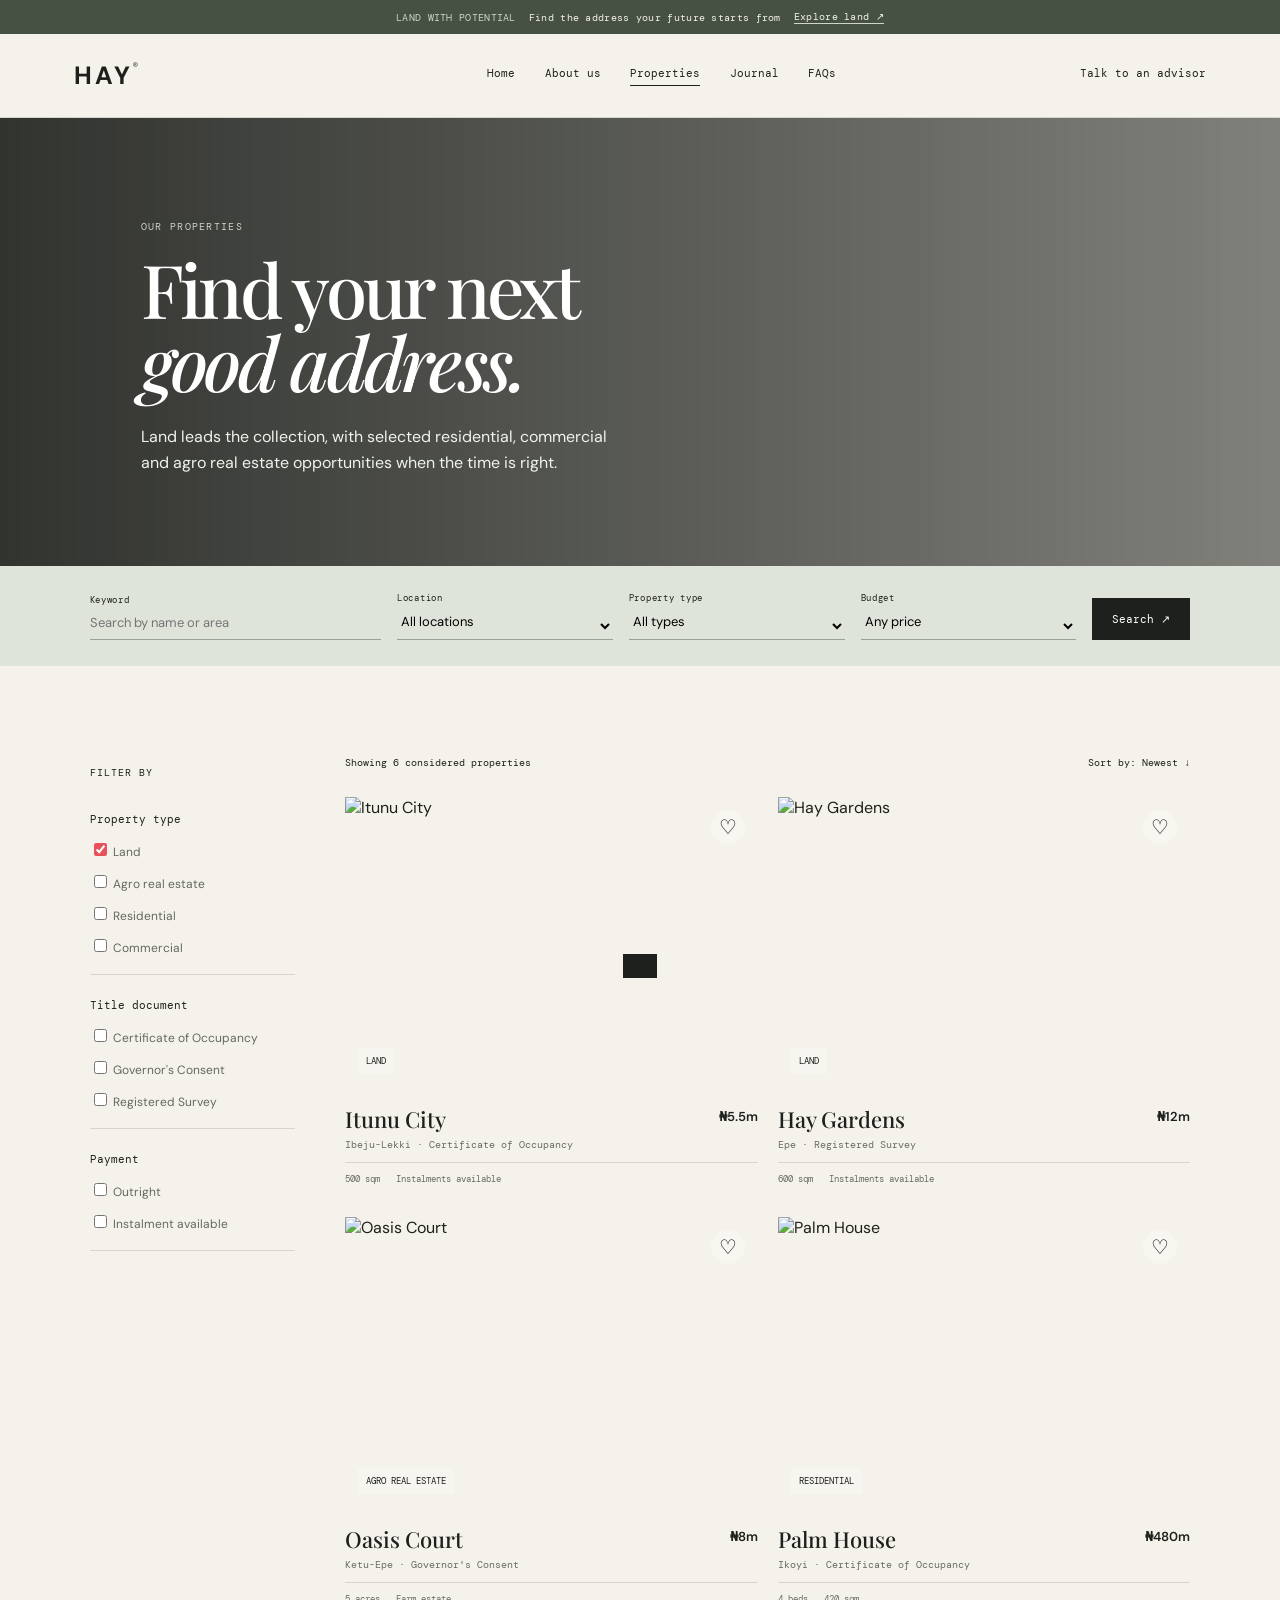
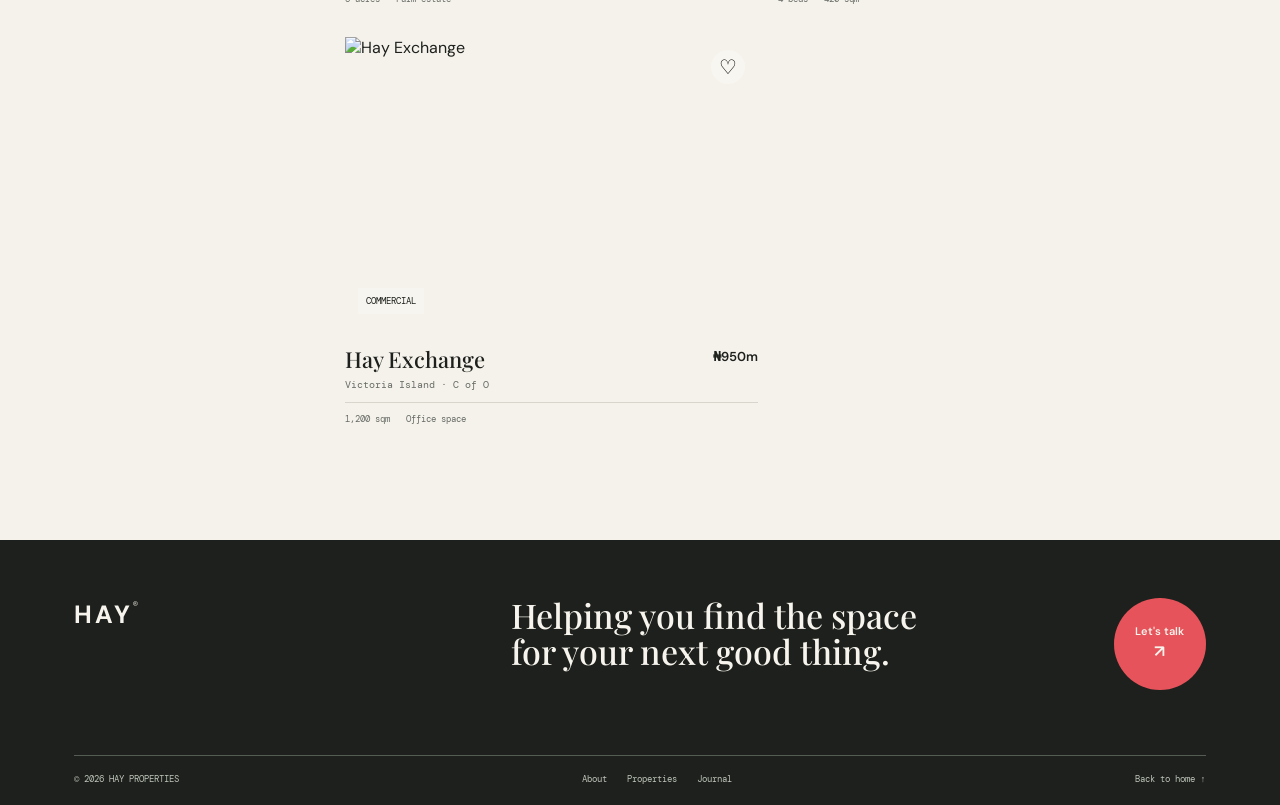
==== outputs/properties.html @ 1614c643 "Add files via upload first commit for hay-properties" ====
<!doctype html><html lang="en"><head><meta charset="utf-8"><meta name="viewport" content="width=device-width,initial-scale=1"><title>Properties — Hay Properties</title><link rel="preconnect" href="https://fonts.googleapis.com"><link rel="preconnect" href="https://fonts.gstatic.com" crossorigin><link href="https://fonts.googleapis.com/css2?family=DM+Mono&family=DM+Sans:wght@400;500;600;700&family=Playfair+Display:ital,wght@0,500;0,600;1,500&display=swap" rel="stylesheet"><link rel="stylesheet" href="styles.css"></head><body><div class="announcement"><span>LAND WITH POTENTIAL</span> Find the address your future starts from <a href="properties.html">Explore land ↗</a></div><header class="site-header"><a class="brand" href="index.html">HAY<sup>®</sup></a><nav class="nav"><a href="index.html">Home</a><a href="about.html">About us</a><a class="active" href="properties.html">Properties</a><a href="journal.html">Journal</a></nav><a class="header-action" href="contact.html">Talk to an advisor</a><button class="mobile-toggle">☰</button></header><main><section class="page-hero"><p class="eyebrow">OUR PROPERTIES</p><h1 class="serif">Find your next<br><em>good address.</em></h1><p>Land leads the collection, with selected residential, commercial and agro real estate opportunities when the time is right.</p></section><form class="searchbar"><label>Keyword<input placeholder="Search by name or area"></label><label>Location<select><option>All locations</option><option>Ibeju-Lekki</option><option>Epe</option><option>Ikoyi</option></select></label><label>Property type<select><option>All types</option><option>Land</option><option>Residential</option><option>Commercial</option><option>Agro real estate</option></select></label><label>Budget<select><option>Any price</option><option>Under ₦10m</option><option>₦10m – ₦30m</option><option>₦30m+</option></select></label><button class="button">Search ↗</button></form><section class="listing-layout"><aside class="filters"><p>FILTER BY</p><div class="filter"><strong>Property type</strong><label><input checked type="checkbox"> Land</label><label><input type="checkbox"> Residential</label><label><input type="checkbox"> Commercial</label><label><input type="checkbox"> Agro real estate</label></div><div class="filter"><strong>Title document</strong><label><input type="checkbox"> Certificate of Occupancy</label><label><input type="checkbox"> Governor's Consent</label><label><input type="checkbox"> Registered Survey</label></div><div class="filter"><strong>Payment</strong><label><input type="checkbox"> Outright</label><label><input type="checkbox"> Instalment available</label></div></aside><div><div class="listing-top"><span>Showing 6 considered properties</span><span>Sort by: Newest ↓</span></div><div class="listing-grid"><article class="property-card"><div class="property-image"><img src="https://images.unsplash.com/photo-1444723121867-7a241cacace9?auto=format&fit=crop&w=1000&q=85" alt="Itunu City"><button class="save">♡</button><span class="tag">LAND</span></div><div class="property-info"><div><h3>Itunu City</h3><p>Ibeju-Lekki · Certificate of Occupancy</p></div><p class="price">₦5.5m</p></div><div class="property-meta"><span>500 sqm</span><span>Instalments available</span></div></article><article class="property-card"><div class="property-image"><img src="https://images.unsplash.com/photo-1494526585095-c41746248156?auto=format&fit=crop&w=1000&q=85" alt="Hay Gardens"><button class="save">♡</button><span class="tag">LAND</span></div><div class="property-info"><div><h3>Hay Gardens</h3><p>Epe · Registered Survey</p></div><p class="price">₦12m</p></div><div class="property-meta"><span>600 sqm</span><span>Instalments available</span></div></article><article class="property-card"><div class="property-image"><img src="https://images.unsplash.com/photo-1500534623283-312aade485b7?auto=format&fit=crop&w=1000&q=85" alt="Oasis Court"><button class="save">♡</button><span class="tag">AGRO REAL ESTATE</span></div><div class="property-info"><div><h3>Oasis Court</h3><p>Ketu-Epe · Governor's Consent</p></div><p class="price">₦8m</p></div><div class="property-meta"><span>5 acres</span><span>Farm estate</span></div></article><article class="property-card"><div class="property-image"><img src="https://images.unsplash.com/photo-1600585154340-be6161a56a0c?auto=format&fit=crop&w=1000&q=85" alt="Palm House"><button class="save">♡</button><span class="tag">RESIDENTIAL</span></div><div class="property-info"><div><h3>Palm House</h3><p>Ikoyi · Certificate of Occupancy</p></div><p class="price">₦480m</p></div><div class="property-meta"><span>4 beds</span><span>420 sqm</span></div></article><article class="property-card"><div class="property-image"><img src="https://images.unsplash.com/photo-1497366754035-f200968a6e72?auto=format&fit=crop&w=1000&q=85" alt="Hay Exchange"><button class="save">♡</button><span class="tag">COMMERCIAL</span></div><div class="property-info"><div><h3>Hay Exchange</h3><p>Victoria Island · C of O</p></div><p class="price">₦950m</p></div><div class="property-meta"><span>1,200 sqm</span><span>Office space</span></div></article></div></div></section><section class="faq"><div class="faq-title"><p class="eyebrow">QUESTIONS, ANSWERED</p><h2 class="serif">Land ownership,<br><em>made simpler.</em></h2></div><div><details open><summary>How do I know the land is genuine?</summary><p>Every Hay property is subject to due diligence. We share title documents and explain verification clearly before you commit.</p></details><details><summary>Can I pay in instalments?</summary><p>Many land offers include flexible payment plans. Your advisor will talk you through the available options.</p></details><details><summary>What property types do you offer?</summary><p>We offer land, residential homes, commercial property and agro real estate opportunities.</p></details></div></section></main><footer><div class="footer-top"><a class="brand" href="index.html">HAY<sup>®</sup></a><h2>Helping you find the space<br>for your next good thing.</h2><a class="round-link" href="contact.html">Let's talk <span>↗</span></a></div><div class="footer-bottom"><span>© 2026 HAY PROPERTIES</span><div><a href="about.html">About</a><a href="properties.html">Properties</a><a href="journal.html">Journal</a></div><a href="index.html">Back to home ↑</a></div></footer><script src="app.js"></script></body></html>
---- outputs/styles.css ----
:root{--ink:#1d201c;--cream:#f5f2eb;--paper:#fffdf9;--sage:#b9c4b4;--pale:#dfe4db;--accent:#e7535a;--line:#d8d5cd;--mono:'DM Mono',monospace}*{box-sizing:border-box}html{scroll-behavior:smooth}body{margin:0;background:var(--cream);color:var(--ink);font-family:'DM Sans',sans-serif}a{color:inherit;text-decoration:none}img{display:block;width:100%;object-fit:cover}.announcement{height:34px;background:#475143;color:#f5f2eb;display:flex;justify-content:center;gap:13px;align-items:center;font:10px var(--mono);letter-spacing:.03em}.announcement span{color:#ced5ca}.announcement a{border-bottom:1px solid #ced5ca}.site-header{height:84px;padding:0 clamp(24px,5.8vw,100px);display:flex;justify-content:space-between;align-items:center;border-bottom:1px solid var(--line);position:relative;z-index:10}.brand{font-size:25px;font-weight:700;letter-spacing:.12em}.brand sup{font:8px var(--mono);vertical-align:top}.nav{display:flex;gap:clamp(19px,2.3vw,35px);margin-left:8vw;font:11px var(--mono)}.nav a,.header-action{padding-bottom:5px;border-bottom:1px solid transparent}.nav a.active,.nav a:hover,.header-action:hover{border-color:var(--ink)}.header-action{font:11px var(--mono)}.mobile-toggle{display:none;border:0;background:transparent;font-size:20px}.eyebrow{font:10px var(--mono);letter-spacing:.13em;color:#606760;margin:0 0 20px}.serif{font-family:'Playfair Display',serif;font-weight:500;letter-spacing:-.05em}.serif em{font-weight:500}.button{display:inline-flex;align-items:center;justify-content:center;gap:10px;border:0;background:var(--ink);color:#fff;padding:14px 20px;font:11px var(--mono);cursor:pointer;transition:transform .22s,background .22s}.button:hover{transform:translateY(-3px);background:var(--accent)}.round-link{height:92px;width:92px;border-radius:50%;background:var(--accent);display:flex;flex-direction:column;align-items:center;justify-content:center;text-align:center;font-size:11px;font-weight:600;line-height:1.4;transition:transform .3s,box-shadow .3s}.round-link:hover{transform:rotate(-7deg) scale(1.04);box-shadow:0 10px 24px #1d201c2b}.round-link span{font-size:17px}.hero{min-height:590px;padding:clamp(55px,7vw,100px) clamp(24px,5.8vw,100px) 65px;display:grid;grid-template-columns:minmax(0,48%) minmax(0,52%);position:relative}.hero-copy{padding:28px clamp(20px,3vw,55px) 0 clamp(0px,2.5vw,42px);display:flex;flex-direction:column;align-items:flex-start}.hero h1,.page-hero h1{font-size:clamp(51px,5.8vw,85px);line-height:.98;margin:0}.hero-copy>p:not(.eyebrow){font-size:16px;line-height:1.65;color:#565b55;max-width:355px;height:80px;margin:28px 0 30px}.hero-copy .round-link{margin-top:auto;flex:0 0 auto}.hero-image{height:495px;overflow:hidden;position:relative}.hero-image img{height:100%;transition:opacity .42s,transform .75s}.caption{position:absolute;left:15px;bottom:15px;background:#faf8f3;padding:9px 11px;font:10px var(--mono)}.hero-index{position:absolute;bottom:27px;left:clamp(24px,5.8vw,100px);display:flex;align-items:center;gap:9px;font:10px var(--mono)}.hero-index i{width:67px;border-top:1px solid}.finder{margin:0 clamp(24px,5.8vw,100px);padding:24px 26px;background:var(--pale);display:grid;grid-template-columns:235px minmax(0,1fr);gap:clamp(20px,4vw,65px);align-items:center}.finder-intro{display:flex;align-items:center;gap:13px}.finder-intro>b{font-size:21px}.finder-intro p{font:9px var(--mono);letter-spacing:.08em;margin:0 0 4px}.finder-intro strong{font:20px 'Playfair Display';font-weight:500}.finder-fields,.searchbar{display:grid;grid-template-columns:repeat(3,minmax(0,1fr)) 104px;gap:16px;align-items:end}.finder-fields label,.searchbar label{font:9px var(--mono);letter-spacing:.08em}.finder-fields select,.finder-fields input,.searchbar select,.searchbar input{display:block;width:100%;margin-top:8px;padding:0 0 8px;border:0;border-bottom:1px solid #99a297;background:transparent;outline:0;font:13px 'DM Sans'}.section{padding:clamp(76px,9vw,135px) clamp(24px,5.8vw,100px)}.section-head{display:flex;justify-content:space-between;align-items:end;gap:20px;margin-bottom:45px}.section-head h2,.copy h2,.faq-title h2{font-size:clamp(41px,4.2vw,62px);line-height:1;margin:0}.text-link{border-bottom:1px solid var(--ink);font:11px var(--mono);padding-bottom:7px;white-space:nowrap}.text-link b{font-size:16px;margin-left:13px}.cards{display:grid;grid-template-columns:repeat(3,minmax(0,1fr));gap:21px}.property-card,.journal-card,.team-card{min-width:0;transition:transform .25s}.property-card:hover,.journal-card:hover,.team-card:hover{transform:translateY(-6px)}.property-image{height:340px;position:relative;overflow:hidden}.property-image img{height:100%;transition:transform .65s}.property-card:hover img{transform:scale(1.05)}.tag{position:absolute;left:13px;bottom:13px;background:#f7f5f0;padding:7px 8px;font:9px var(--mono)}.save{position:absolute;right:13px;top:13px;border:0;border-radius:50%;background:#f8f6f0;width:34px;height:34px;font-size:20px;cursor:pointer;transition:.2s}.save.saved{background:var(--accent);color:#fff}.property-info{padding:17px 0 11px;display:flex;justify-content:space-between;gap:10px}.property-info h3{font:22px 'Playfair Display';font-weight:500;margin:0}.property-info p{font:10px var(--mono);color:#686c66;margin:4px 0 0}.property-info .price{font:600 13px 'DM Sans';white-space:nowrap;color:var(--ink)}.property-meta{border-top:1px solid var(--line);padding-top:10px;display:flex;flex-wrap:wrap;gap:9px 16px;font:9px var(--mono);color:#666b65}.story{display:grid;grid-template-columns:minmax(0,48%) minmax(0,40%);gap:12%;align-items:center;padding:clamp(58px,6vw,85px) clamp(24px,11vw,170px);background:var(--sage)}.story-image{height:525px;overflow:hidden}.story-image img{height:100%}.copy>p:not(.eyebrow){line-height:1.7;max-width:380px;margin:26px 0}.stat-row{display:flex;gap:43px;margin-top:54px}.stat-row strong{display:block;font:39px 'Playfair Display'}.stat-row strong span{color:var(--accent)}.stat-row small{font:9px var(--mono);line-height:1.4;display:block;width:80px}.neighbour-grid{display:grid;grid-template-columns:1.3fr 1fr 1fr;gap:17px}.neighbour{height:350px;position:relative;color:#fff;overflow:hidden}.neighbour:after{content:'';position:absolute;inset:0;background:linear-gradient(transparent 40%,rgba(0,0,0,.6))}.neighbour img{height:100%;transition:transform .6s}.neighbour:hover img{transform:scale(1.05)}.neighbour div{position:absolute;z-index:1;bottom:19px;left:19px;right:19px}.neighbour small{font:9px var(--mono)}.neighbour h3{font:31px 'Playfair Display';font-weight:500;margin:23px 0 0}.neighbour p{font:10px var(--mono);position:absolute;right:0;bottom:2px;margin:0}.journal{padding-top:0}.journal-grid{display:grid;grid-template-columns:repeat(3,minmax(0,1fr));gap:21px}.journal-card img{height:235px}.journal-card .category{font:9px var(--mono);color:#686c66;display:block;margin:18px 0 10px}.journal-card h3{font:26px 'Playfair Display';font-weight:500;line-height:1.08;margin:0}.journal-card a{display:inline-block;margin-top:18px;font:10px var(--mono);border-bottom:1px solid}.newsletter{background:var(--accent);padding:29px;display:flex;flex-direction:column;min-height:360px}.newsletter b{font-size:23px}.newsletter h3{font:37px 'Playfair Display';font-weight:500;line-height:.98;margin:35px 0 18px}.newsletter p{font-size:13px;line-height:1.5}.newsletter form{display:flex;margin-top:auto;border-bottom:1px solid;padding-bottom:7px}.newsletter input{border:0;background:transparent;outline:0;width:100%;font:11px var(--mono)}.newsletter button{border:0;background:transparent;font-size:20px}.page-hero{padding:clamp(65px,8vw,110px) clamp(24px,11vw,175px) clamp(60px,7vw,92px);background:var(--ink);color:#fff}.page-hero p:not(.eyebrow){max-width:470px;color:#d5ddd5;line-height:1.65;margin:25px 0 0}.page-hero .eyebrow{color:#cbd3c9}.about-intro{display:grid;grid-template-columns:1fr 1fr;gap:10vw;padding:clamp(76px,9vw,130px) clamp(24px,11vw,175px)}.about-intro h2{font-size:clamp(43px,4vw,53px);line-height:1;margin:0}.about-intro p{line-height:1.75;color:#586059;margin:0 0 25px}.team{padding:clamp(76px,8vw,115px) clamp(24px,5.8vw,100px);background:var(--paper)}.team-grid{display:grid;grid-template-columns:repeat(4,minmax(0,1fr));gap:19px}.team-card img{height:320px;filter:saturate(.75)}.team-card h3{font:22px 'Playfair Display';font-weight:500;margin:15px 0 3px}.team-card p{font:9px var(--mono);color:#666b65;margin:0}.searchbar{background:var(--pale);padding:26px clamp(24px,7vw,115px);grid-template-columns:1.35fr repeat(3,1fr) auto}.listing-layout{padding:clamp(55px,7vw,95px) clamp(24px,7vw,115px) clamp(80px,9vw,130px);display:grid;grid-template-columns:205px minmax(0,1fr);gap:50px}.filters p{font:10px var(--mono);letter-spacing:.1em}.filter{padding:18px 0;border-bottom:1px solid var(--line)}.filter strong{font:11px var(--mono)}.filter label{display:block;margin-top:12px;font-size:12px;color:#626960}.filter input{accent-color:var(--accent)}.listing-top{display:flex;justify-content:space-between;gap:15px;margin-bottom:28px;font:10px var(--mono)}.listing-grid{display:grid;grid-template-columns:repeat(2,minmax(0,1fr));gap:32px 20px}.listing-grid .property-image{height:290px}.faq{background:var(--sage);padding:clamp(70px,8vw,120px) clamp(24px,11vw,175px);display:grid;grid-template-columns:.8fr 1.2fr;gap:9vw}.faq details{border-top:1px solid #758175;padding:18px 0}.faq details:last-child{border-bottom:1px solid #758175}.faq summary{list-style:none;cursor:pointer;font:600 13px 'DM Sans'}.faq summary:after{content:'+';float:right;font-size:18px}.faq details[open] summary:after{content:'−'}.faq details p{font-size:13px;line-height:1.65;color:#48554d;margin:14px 25px 0 0}.contact{padding:clamp(70px,8vw,115px) clamp(24px,11vw,175px);display:grid;grid-template-columns:1fr 1fr;gap:9vw}.contact h2{font-size:clamp(43px,4vw,52px);line-height:1;margin:0 0 22px}.contact>div>p{max-width:365px;line-height:1.7;color:#5a625b}.contact-details{margin-top:42px;border-top:1px solid var(--line)}.contact-details div{padding:14px 0;border-bottom:1px solid var(--line)}.contact-details small{display:block;font:9px var(--mono);color:#6b726c;margin-bottom:6px}.contact-form{background:var(--paper);padding:32px}.contact-form label{display:block;margin:17px 0 7px;font:9px var(--mono);letter-spacing:.08em}.contact-form input,.contact-form select,.contact-form textarea{border:0;border-bottom:1px solid #b3bbb2;background:transparent;outline:0;width:100%;padding:8px 0;font:13px 'DM Sans'}.contact-form textarea{height:76px;resize:vertical}.contact-form .button{width:100%;margin-top:27px}.toast{position:fixed;z-index:20;bottom:22px;left:50%;transform:translate(-50%,100px);background:var(--ink);color:#fff;padding:12px 17px;font:10px var(--mono);transition:.3s}.toast.show{transform:translate(-50%,0)}.reveal{opacity:0;transform:translateY(24px);transition:opacity .7s ease,transform .7s cubic-bezier(.2,.75,.3,1)}.reveal.visible{opacity:1;transform:none}footer{background:var(--ink);color:#f7f4ed;padding:58px clamp(24px,5.8vw,100px) 20px}.footer-top{display:grid;grid-template-columns:1fr 1.4fr auto;align-items:start;gap:20px}.footer-top h2{font:34px 'Playfair Display';font-weight:500;line-height:1.05;margin:0}.footer-top .brand{color:#f7f4ed}.footer-bottom{margin-top:65px;padding-top:17px;border-top:1px solid #555c54;display:flex;justify-content:space-between;color:#bfc5ba;font:9px var(--mono)}.footer-bottom div{display:flex;gap:20px}@media(max-width:1279px){.hero-copy{padding-left:0}.finder{grid-template-columns:200px 1fr;gap:25px}.team-grid{grid-template-columns:repeat(2,1fr)}.team-card img{height:365px}}@media(max-width:1023px){.site-header{height:72px}.nav{margin-left:0}.hero{grid-template-columns:46% 54%;padding-top:60px}.hero-image{height:440px}.hero-copy>p:not(.eyebrow){height:105px}.finder{grid-template-columns:1fr}.finder-fields{grid-template-columns:repeat(3,minmax(0,1fr)) 115px}.story{grid-template-columns:1fr 1fr;gap:7%;padding-left:7vw;padding-right:7vw}.story-image{height:430px}.neighbour-grid{grid-template-columns:repeat(3,1fr)}.neighbour{height:300px}.journal-grid{grid-template-columns:repeat(3,1fr)}.journal-card h3{font-size:22px}.about-intro,.contact{gap:7vw;padding-left:8vw;padding-right:8vw}.searchbar{grid-template-columns:repeat(2,minmax(0,1fr));padding:25px 8vw}.listing-layout{grid-template-columns:180px 1fr;gap:30px}.faq{gap:6vw;padding-left:8vw;padding-right:8vw}}@media(max-width:767px){.announcement{font-size:9px}.site-header{padding:0 6vw}.nav,.header-action{display:none}.nav.open{display:flex;flex-direction:column;gap:16px;position:absolute;top:72px;left:0;right:0;background:var(--cream);padding:21px 6vw 26px;box-shadow:0 12px 20px #1d201c13}.mobile-toggle{display:block}.hero{display:flex;flex-direction:column;padding:52px 6vw 26px;min-height:0}.hero-copy{padding:0}.hero h1{font-size:clamp(48px,12vw,63px)}.hero-copy>p:not(.eyebrow){height:74px;margin:22px 0}.hero-copy .round-link{margin-top:0}.hero-image{height:390px;margin-top:30px}.hero-index{display:none}.finder{margin:0;padding:24px 6vw}.finder-fields{grid-template-columns:1fr 1fr}.section{padding:76px 6vw}.section-head{margin-bottom:31px}.cards{grid-template-columns:repeat(2,minmax(0,1fr));gap:25px 16px}.property-image{height:295px}.story{display:flex;flex-direction:column;padding:55px 6vw;gap:42px}.story-image{height:400px;width:100%}.neighbour-grid{grid-template-columns:repeat(2,minmax(0,1fr))}.neighbour:first-child{grid-column:1/3}.journal-grid{grid-template-columns:repeat(2,minmax(0,1fr))}.journal-grid .newsletter{grid-column:1/3}.page-hero{padding-left:7vw;padding-right:7vw}.about-intro{grid-template-columns:1fr;padding:75px 7vw;gap:34px}.team{padding:75px 6vw}.listing-layout{grid-template-columns:1fr;padding:60px 6vw}.filters{display:none}.listing-grid{grid-template-columns:repeat(2,minmax(0,1fr))}.faq{grid-template-columns:1fr;padding:70px 7vw;gap:32px}.contact{grid-template-columns:1fr;padding:70px 7vw;gap:40px}.footer-top{grid-template-columns:1fr;gap:25px}.footer-top .round-link{margin-top:4px}.footer-bottom{flex-wrap:wrap;gap:20px}.footer-bottom div{order:3;width:100%}}@media(max-width:639px){.announcement a{display:none}.finder-fields,.searchbar{grid-template-columns:1fr}.finder-fields .button,.searchbar .button{width:100%}.cards,.team-grid,.listing-grid,.journal-grid{grid-template-columns:1fr}.property-image{height:min(72vw,350px)}.story-image{height:330px}.neighbour-grid{display:flex;overflow:auto;margin-right:-6vw;padding-right:6vw;gap:15px}.neighbour,.neighbour:first-child{min-width:270px;height:325px}.journal-grid .newsletter{grid-column:auto}.newsletter{min-height:315px}.section-head .text-link{display:none}.page-hero h1{font-size:48px}.page-hero p:not(.eyebrow){font-size:14px}.team-card img{height:min(100vw,410px)}.listing-top{display:block;line-height:1.8}.footer-bottom{flex-direction:column}.footer-bottom div{order:initial}}
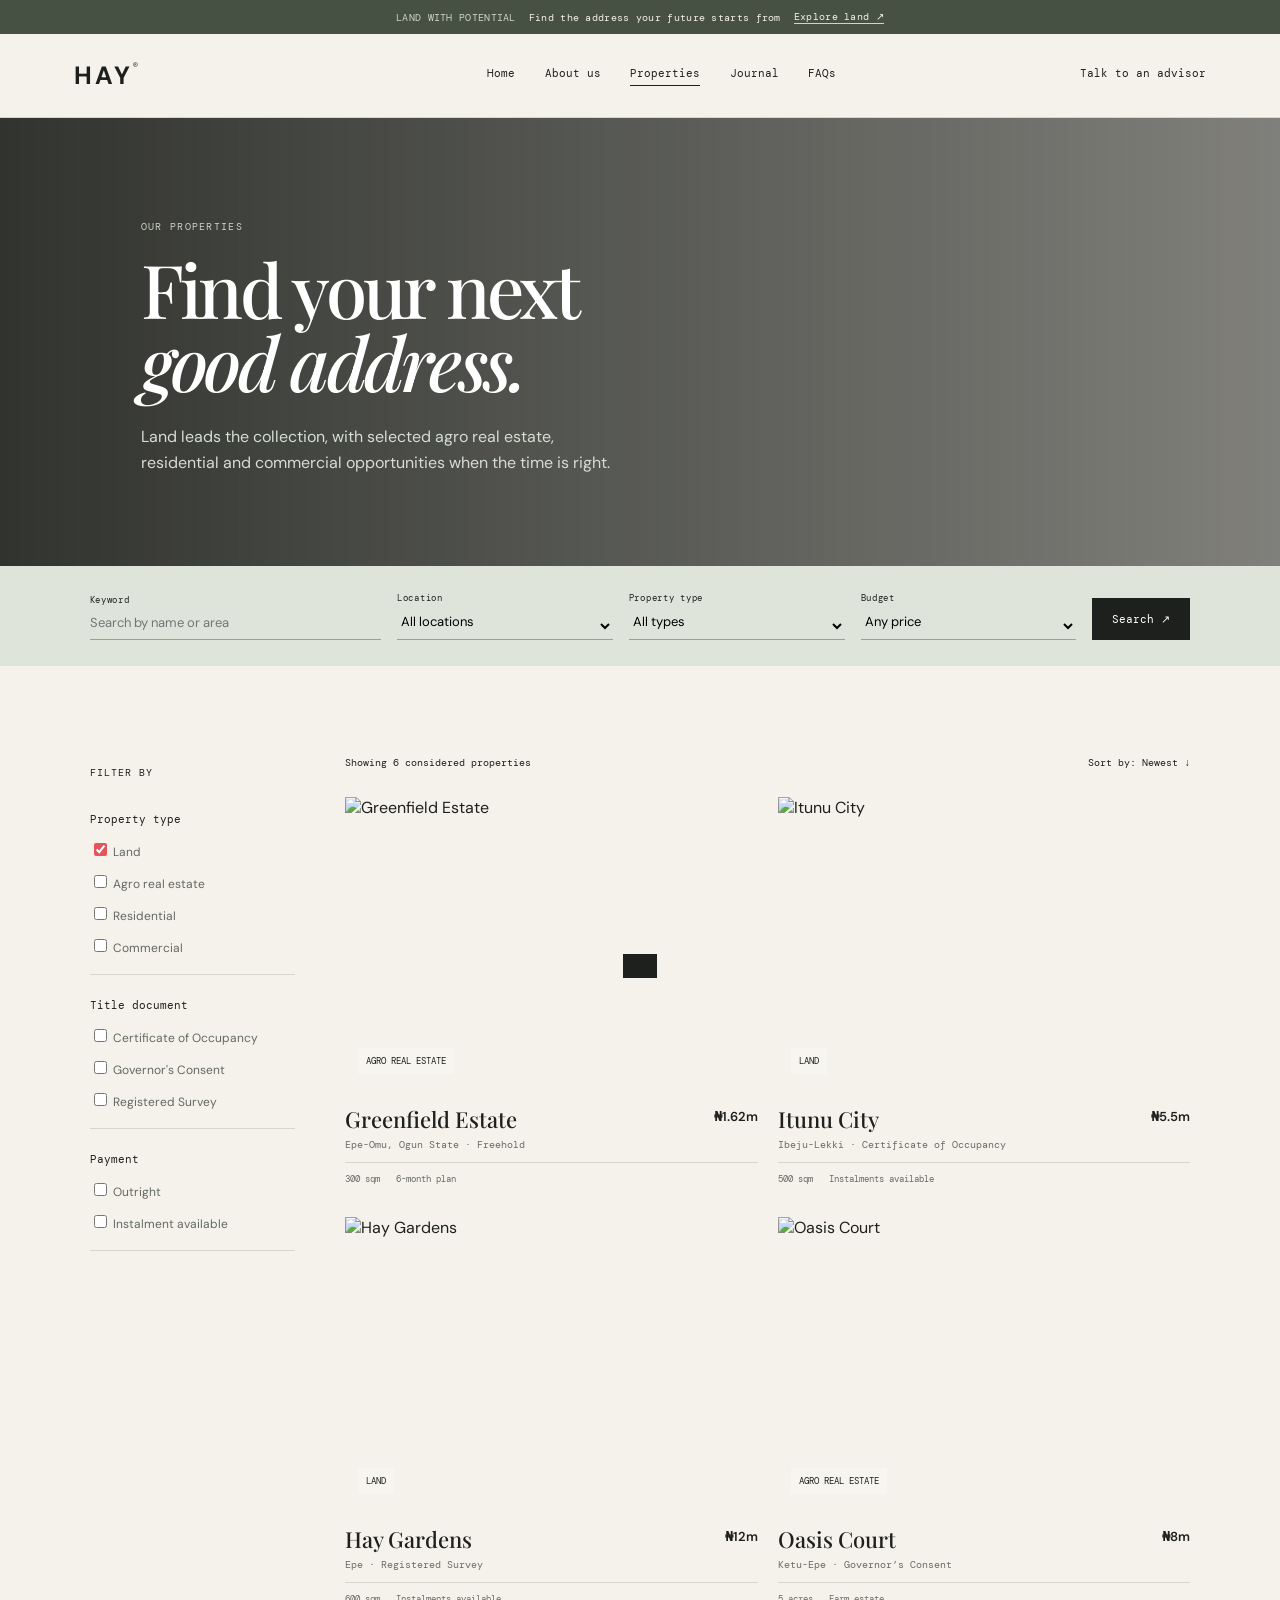
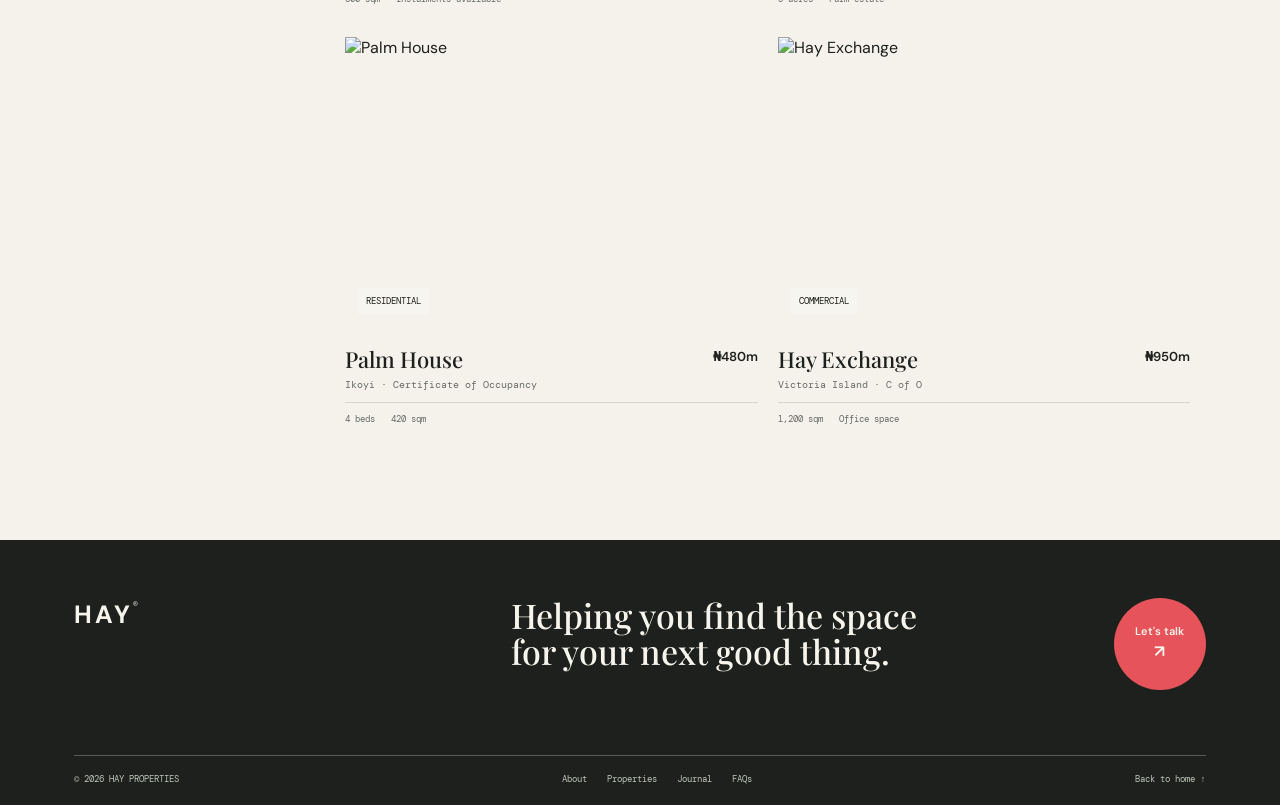
==== commit 37e493fe: "Add files via upload" ====
--- a/outputs/properties.html
+++ b/outputs/properties.html
@@ -1 +1 @@
-<!doctype html><html lang="en"><head><meta charset="utf-8"><meta name="viewport" content="width=device-width,initial-scale=1"><title>Properties — Hay Properties</title><link rel="preconnect" href="https://fonts.googleapis.com"><link rel="preconnect" href="https://fonts.gstatic.com" crossorigin><link href="https://fonts.googleapis.com/css2?family=DM+Mono&family=DM+Sans:wght@400;500;600;700&family=Playfair+Display:ital,wght@0,500;0,600;1,500&display=swap" rel="stylesheet"><link rel="stylesheet" href="styles.css"></head><body><div class="announcement"><span>LAND WITH POTENTIAL</span> Find the address your future starts from <a href="properties.html">Explore land ↗</a></div><header class="site-header"><a class="brand" href="index.html">HAY<sup>®</sup></a><nav class="nav"><a href="index.html">Home</a><a href="about.html">About us</a><a class="active" href="properties.html">Properties</a><a href="journal.html">Journal</a></nav><a class="header-action" href="contact.html">Talk to an advisor</a><button class="mobile-toggle">☰</button></header><main><section class="page-hero"><p class="eyebrow">OUR PROPERTIES</p><h1 class="serif">Find your next<br><em>good address.</em></h1><p>Land leads the collection, with selected residential, commercial and agro real estate opportunities when the time is right.</p></section><form class="searchbar"><label>Keyword<input placeholder="Search by name or area"></label><label>Location<select><option>All locations</option><option>Ibeju-Lekki</option><option>Epe</option><option>Ikoyi</option></select></label><label>Property type<select><option>All types</option><option>Land</option><option>Residential</option><option>Commercial</option><option>Agro real estate</option></select></label><label>Budget<select><option>Any price</option><option>Under ₦10m</option><option>₦10m – ₦30m</option><option>₦30m+</option></select></label><button class="button">Search ↗</button></form><section class="listing-layout"><aside class="filters"><p>FILTER BY</p><div class="filter"><strong>Property type</strong><label><input checked type="checkbox"> Land</label><label><input type="checkbox"> Residential</label><label><input type="checkbox"> Commercial</label><label><input type="checkbox"> Agro real estate</label></div><div class="filter"><strong>Title document</strong><label><input type="checkbox"> Certificate of Occupancy</label><label><input type="checkbox"> Governor's Consent</label><label><input type="checkbox"> Registered Survey</label></div><div class="filter"><strong>Payment</strong><label><input type="checkbox"> Outright</label><label><input type="checkbox"> Instalment available</label></div></aside><div><div class="listing-top"><span>Showing 6 considered properties</span><span>Sort by: Newest ↓</span></div><div class="listing-grid"><article class="property-card"><div class="property-image"><img src="https://images.unsplash.com/photo-1444723121867-7a241cacace9?auto=format&fit=crop&w=1000&q=85" alt="Itunu City"><button class="save">♡</button><span class="tag">LAND</span></div><div class="property-info"><div><h3>Itunu City</h3><p>Ibeju-Lekki · Certificate of Occupancy</p></div><p class="price">₦5.5m</p></div><div class="property-meta"><span>500 sqm</span><span>Instalments available</span></div></article><article class="property-card"><div class="property-image"><img src="https://images.unsplash.com/photo-1494526585095-c41746248156?auto=format&fit=crop&w=1000&q=85" alt="Hay Gardens"><button class="save">♡</button><span class="tag">LAND</span></div><div class="property-info"><div><h3>Hay Gardens</h3><p>Epe · Registered Survey</p></div><p class="price">₦12m</p></div><div class="property-meta"><span>600 sqm</span><span>Instalments available</span></div></article><article class="property-card"><div class="property-image"><img src="https://images.unsplash.com/photo-1500534623283-312aade485b7?auto=format&fit=crop&w=1000&q=85" alt="Oasis Court"><button class="save">♡</button><span class="tag">AGRO REAL ESTATE</span></div><div class="property-info"><div><h3>Oasis Court</h3><p>Ketu-Epe · Governor's Consent</p></div><p class="price">₦8m</p></div><div class="property-meta"><span>5 acres</span><span>Farm estate</span></div></article><article class="property-card"><div class="property-image"><img src="https://images.unsplash.com/photo-1600585154340-be6161a56a0c?auto=format&fit=crop&w=1000&q=85" alt="Palm House"><button class="save">♡</button><span class="tag">RESIDENTIAL</span></div><div class="property-info"><div><h3>Palm House</h3><p>Ikoyi · Certificate of Occupancy</p></div><p class="price">₦480m</p></div><div class="property-meta"><span>4 beds</span><span>420 sqm</span></div></article><article class="property-card"><div class="property-image"><img src="https://images.unsplash.com/photo-1497366754035-f200968a6e72?auto=format&fit=crop&w=1000&q=85" alt="Hay Exchange"><button class="save">♡</button><span class="tag">COMMERCIAL</span></div><div class="property-info"><div><h3>Hay Exchange</h3><p>Victoria Island · C of O</p></div><p class="price">₦950m</p></div><div class="property-meta"><span>1,200 sqm</span><span>Office space</span></div></article></div></div></section><section class="faq"><div class="faq-title"><p class="eyebrow">QUESTIONS, ANSWERED</p><h2 class="serif">Land ownership,<br><em>made simpler.</em></h2></div><div><details open><summary>How do I know the land is genuine?</summary><p>Every Hay property is subject to due diligence. We share title documents and explain verification clearly before you commit.</p></details><details><summary>Can I pay in instalments?</summary><p>Many land offers include flexible payment plans. Your advisor will talk you through the available options.</p></details><details><summary>What property types do you offer?</summary><p>We offer land, residential homes, commercial property and agro real estate opportunities.</p></details></div></section></main><footer><div class="footer-top"><a class="brand" href="index.html">HAY<sup>®</sup></a><h2>Helping you find the space<br>for your next good thing.</h2><a class="round-link" href="contact.html">Let's talk <span>↗</span></a></div><div class="footer-bottom"><span>© 2026 HAY PROPERTIES</span><div><a href="about.html">About</a><a href="properties.html">Properties</a><a href="journal.html">Journal</a></div><a href="index.html">Back to home ↑</a></div></footer><script src="app.js"></script></body></html>
+<!doctype html><html lang="en"><head><meta charset="utf-8"><meta name="viewport" content="width=device-width,initial-scale=1"><title>Properties — Hay Properties</title><link rel="preconnect" href="https://fonts.googleapis.com"><link rel="preconnect" href="https://fonts.gstatic.com" crossorigin><link href="https://fonts.googleapis.com/css2?family=DM+Mono&family=DM+Sans:wght@400;500;600;700&family=Playfair+Display:ital,wght@0,500;0,600;1,500&display=swap" rel="stylesheet"><link rel="stylesheet" href="styles.css"><style>.property-card>a{display:block}.property-card>a:focus-visible{outline:2px solid var(--accent);outline-offset:5px}.property-card .property-image:after{content:'View details ↗';position:absolute;right:13px;bottom:13px;background:#fff;padding:8px 10px;font:9px var(--mono);opacity:0;transform:translateY(6px);transition:.22s}.property-card:hover .property-image:after{opacity:1;transform:none}</style></head><body><div class="announcement"><span>LAND WITH POTENTIAL</span> Find the address your future starts from <a href="properties.html">Explore land ↗</a></div><header class="site-header"><a class="brand" href="index.html">HAY<sup>®</sup></a><nav class="nav"><a href="index.html">Home</a><a href="about.html">About us</a><a class="active" href="properties.html">Properties</a><a href="journal.html">Journal</a><a href="faq.html">FAQs</a></nav><a class="header-action" href="contact.html">Talk to an advisor</a><button class="mobile-toggle">☰</button></header><main><section class="page-hero"><p class="eyebrow">OUR PROPERTIES</p><h1 class="serif">Find your next<br><em>good address.</em></h1><p>Land leads the collection, with selected agro real estate, residential and commercial opportunities when the time is right.</p></section><form class="searchbar"><label>Keyword<input placeholder="Search by name or area"></label><label>Location<select><option>All locations</option><option>Ibeju-Lekki</option><option>Epe</option><option>Ikoyi</option></select></label><label>Property type<select><option>All types</option><option>Land</option><option>Agro real estate</option><option>Residential</option><option>Commercial</option></select></label><label>Budget<select><option>Any price</option><option>Under ₦10m</option><option>₦10m – ₦30m</option><option>₦30m+</option></select></label><button class="button">Search ↗</button></form><section class="listing-layout"><aside class="filters"><p>FILTER BY</p><div class="filter"><strong>Property type</strong><label><input checked type="checkbox"> Land</label><label><input type="checkbox"> Agro real estate</label><label><input type="checkbox"> Residential</label><label><input type="checkbox"> Commercial</label></div><div class="filter"><strong>Title document</strong><label><input type="checkbox"> Certificate of Occupancy</label><label><input type="checkbox"> Governor's Consent</label><label><input type="checkbox"> Registered Survey</label></div><div class="filter"><strong>Payment</strong><label><input type="checkbox"> Outright</label><label><input type="checkbox"> Instalment available</label></div></aside><div><div class="listing-top"><span>Showing 6 considered properties</span><span>Sort by: Newest ↓</span></div><div class="listing-grid"><article class="property-card"><a href="property-details.html?property=greenfield"><div class="property-image"><img src="https://images.unsplash.com/photo-1464226184884-fa280b87c399?auto=format&fit=crop&w=1000&q=85" alt="Greenfield Estate"><span class="tag">AGRO REAL ESTATE</span></div><div class="property-info"><div><h3>Greenfield Estate</h3><p>Epe-Omu, Ogun State · Freehold</p></div><p class="price">₦1.62m</p></div><div class="property-meta"><span>300 sqm</span><span>6-month plan</span></div></a></article><article class="property-card"><a href="property-details.html?property=itunu"><div class="property-image"><img src="https://images.unsplash.com/photo-1444723121867-7a241cacace9?auto=format&fit=crop&w=1000&q=85" alt="Itunu City"><span class="tag">LAND</span></div><div class="property-info"><div><h3>Itunu City</h3><p>Ibeju-Lekki · Certificate of Occupancy</p></div><p class="price">₦5.5m</p></div><div class="property-meta"><span>500 sqm</span><span>Instalments available</span></div></a></article><article class="property-card"><a href="property-details.html?property=hay-gardens"><div class="property-image"><img src="https://images.unsplash.com/photo-1494526585095-c41746248156?auto=format&fit=crop&w=1000&q=85" alt="Hay Gardens"><span class="tag">LAND</span></div><div class="property-info"><div><h3>Hay Gardens</h3><p>Epe · Registered Survey</p></div><p class="price">₦12m</p></div><div class="property-meta"><span>600 sqm</span><span>Instalments available</span></div></a></article><article class="property-card"><a href="property-details.html?property=oasis"><div class="property-image"><img src="https://images.unsplash.com/photo-1500534623283-312aade485b7?auto=format&fit=crop&w=1000&q=85" alt="Oasis Court"><span class="tag">AGRO REAL ESTATE</span></div><div class="property-info"><div><h3>Oasis Court</h3><p>Ketu-Epe · Governor’s Consent</p></div><p class="price">₦8m</p></div><div class="property-meta"><span>5 acres</span><span>Farm estate</span></div></a></article><article class="property-card"><a href="property-details.html?property=palm-house"><div class="property-image"><img src="https://images.unsplash.com/photo-1600585154340-be6161a56a0c?auto=format&fit=crop&w=1000&q=85" alt="Palm House"><span class="tag">RESIDENTIAL</span></div><div class="property-info"><div><h3>Palm House</h3><p>Ikoyi · Certificate of Occupancy</p></div><p class="price">₦480m</p></div><div class="property-meta"><span>4 beds</span><span>420 sqm</span></div></a></article><article class="property-card"><a href="property-details.html?property=hay-exchange"><div class="property-image"><img src="https://images.unsplash.com/photo-1497366754035-f200968a6e72?auto=format&fit=crop&w=1000&q=85" alt="Hay Exchange"><span class="tag">COMMERCIAL</span></div><div class="property-info"><div><h3>Hay Exchange</h3><p>Victoria Island · C of O</p></div><p class="price">₦950m</p></div><div class="property-meta"><span>1,200 sqm</span><span>Office space</span></div></a></article></div></div></section></main><footer><div class="footer-top"><a class="brand" href="index.html">HAY<sup>®</sup></a><h2>Helping you find the space<br>for your next good thing.</h2><a class="round-link" href="contact.html">Let's talk <span>↗</span></a></div><div class="footer-bottom"><span>© 2026 HAY PROPERTIES</span><div><a href="about.html">About</a><a href="properties.html">Properties</a><a href="journal.html">Journal</a><a href="faq.html">FAQs</a></div><a href="index.html">Back to home ↑</a></div></footer><script src="app.js"></script></body></html>
